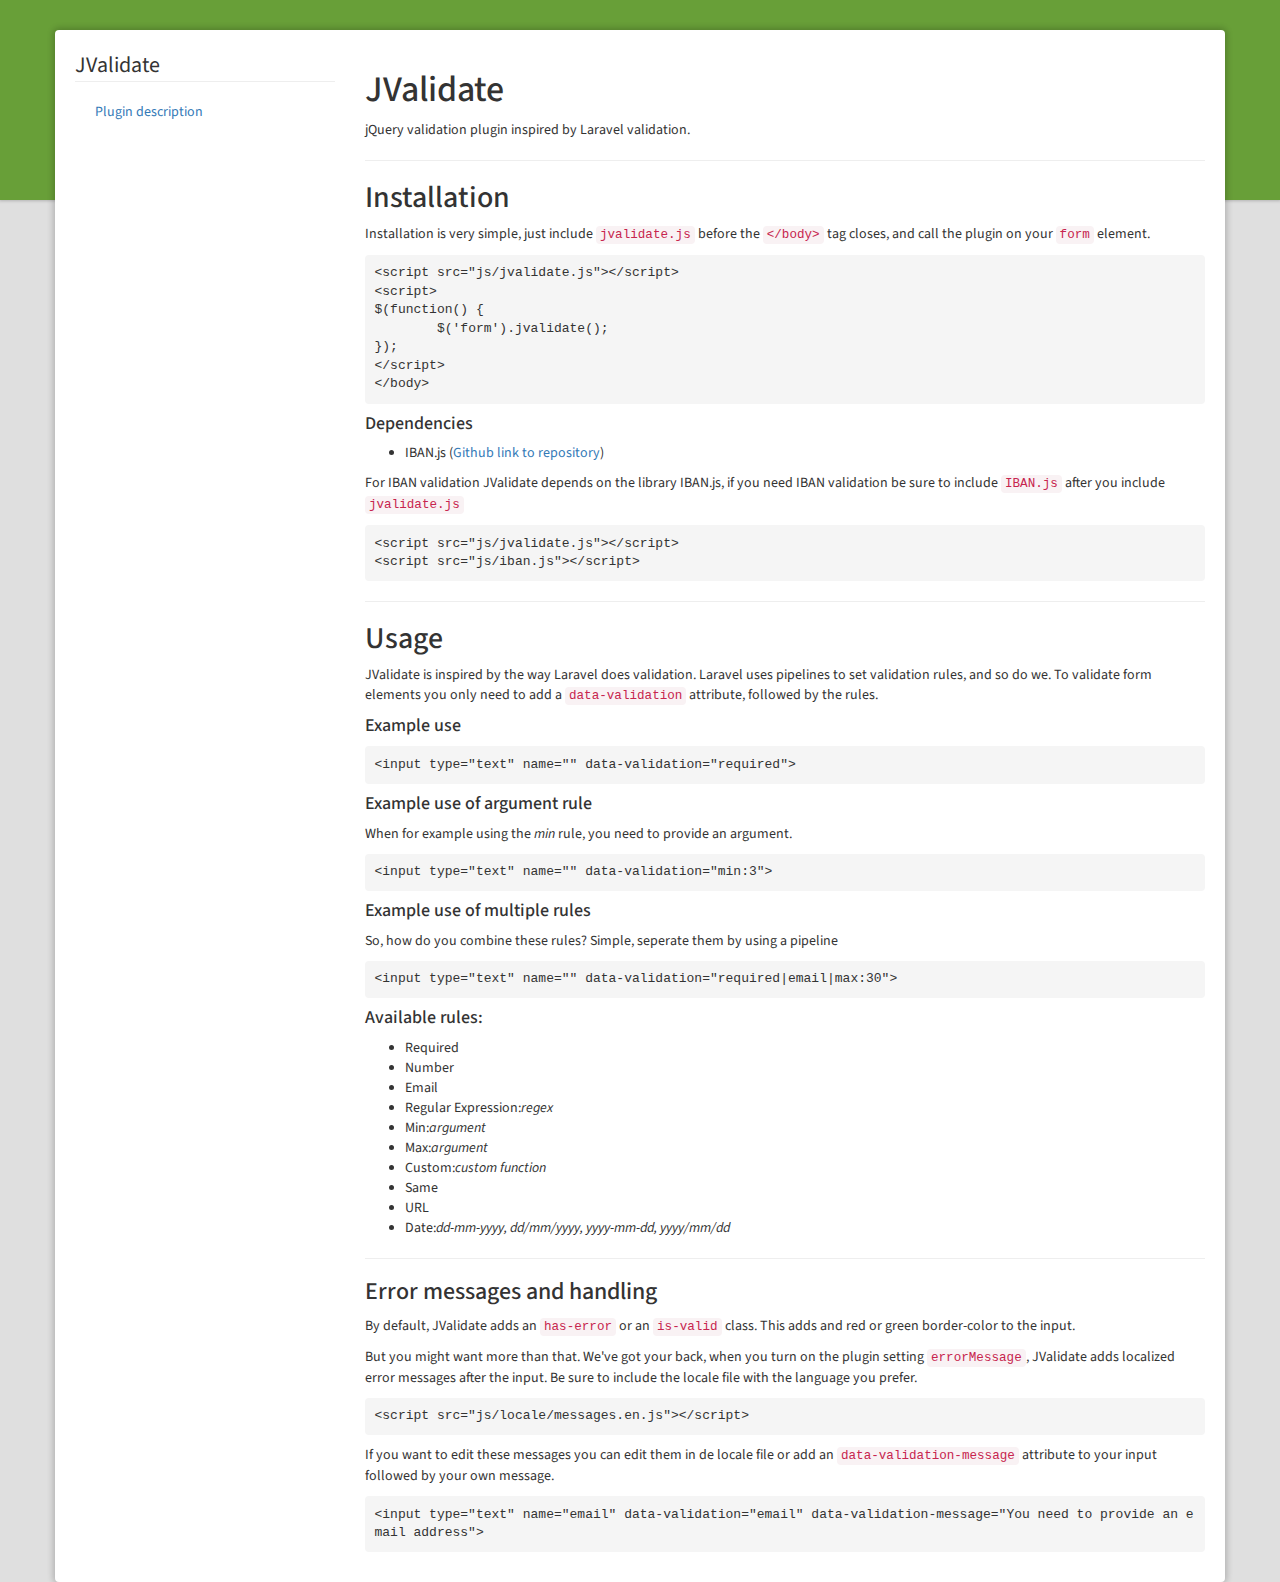
==== docs/index.html @ 60691e70 "Changed docs style. Added date validation rule." ====
<!DOCTYPE html>
<html>
<head>
	<title>JValidate Docs</title>
	<link rel="stylesheet" type="text/css" href="https://cdnjs.cloudflare.com/ajax/libs/twitter-bootstrap/3.3.6/css/bootstrap.min.css">
	<link href='https://fonts.googleapis.com/css?family=Source+Sans+Pro:400,700' rel='stylesheet' type='text/css'>
	<link rel="stylesheet" type="text/css" href="css/docs.css">
	<link rel="stylesheet" type="text/css" href="css/prism.css">
	<link rel="stylesheet" type="text/css" href="css/prism-theme.css">

</head>
<body>
<div class="theme-bar">
	<section class="section section-white">
		<div class="container">
			<div class="row">
				<div class="col-md-3">
					<ul class="nav nav-stacked">
						<li>JValidate</li>
						<ul class="list-unstyled">
							<li><a href="#">Plugin description</a></li>
						</ul>
					</ul>
				</div>
				<div class="col-md-9">
					<h1>JValidate</h1>
					<p>jQuery validation plugin inspired by Laravel validation.</p>
					<hr>

					<div id="installation" class="plugin-block">
						<h2>Installation</h2>
						<article>
							<p>Installation is very simple, just include <code class="language-markup">jvalidate.js</code> before the <code class="language-markup">&lt;/body&gt;</code> tag closes, and call the plugin on your <code class="language-markup">form</code> element.</p>
<pre>
<code class="language-markup">&lt;script src="js/jvalidate.js"&gt;&lt;/script&gt;
&lt;script&gt;
$(function() {
	$('form').jvalidate();
});
&lt;/script&gt;
&lt;/body&gt;</code>
</pre>
							<h4>Dependencies</h4>
							<ul>
								<li>IBAN.js (<a href="https://github.com/arhs/iban.js" target="blank">Github link to repository</a>)</li>
							</ul>

							<p>For IBAN validation JValidate depends on the library IBAN.js, if you need IBAN validation be sure to include <code class="language-markup">IBAN.js</code> after you include <code class="language-markup">jvalidate.js</code>
							</p>
<pre>
<code class="language-markup">&lt;script src="js/jvalidate.js"&gt;&lt;/script&gt;
&lt;script src="js/iban.js"&gt;&lt;/script&gt;</code>
</pre>
						</article>
					</div>
					<hr>
					<div id="usage" class="plugin-block">
						<h2>Usage</h2>
						<article>
							<p>
								JValidate is inspired by the way Laravel does validation. Laravel uses pipelines to set validation rules, and so do we. To validate form elements you only need to add a <code class="language-markup">data-validation</code> attribute, followed by the rules.
							</p>
							<h4>Example use</h4>
<pre>
<code class="language-markup">&lt;input type="text" name="" data-validation="required"&gt;</code>
</pre>					
							<h4>Example use of argument rule</h4>
							<p>When for example using the <em>min</em> rule, you need to provide an argument.</p>
<pre>
<code class="language-markup">&lt;input type="text" name="" data-validation="min:3"&gt;</code>
</pre>
							<h4>Example use of multiple rules</h4>
							<p>So, how do you combine these rules? Simple, seperate them by using a pipeline</p>
<pre>
<code class="language-markup">&lt;input type="text" name="" data-validation="required|email|max:30"&gt;</code>
</pre>
							<h4>Available rules:</h4>
							<ul>
								<li>Required</li>
								<li>Number</li>
								<li>Email</li>
								<li>Regular Expression:<em>regex</em></li>
								<li>Min:<em>argument</em></li>
								<li>Max:<em>argument</em></li>
								<li>Custom:<em>custom function</em></li>
								<li>Same</li>
								<li>URL</li>
								<li>Date:<em>dd-mm-yyyy, dd/mm/yyyy, yyyy-mm-dd, yyyy/mm/dd</em></li>
							</ul>
						</article>
						<hr>
						<h3>Error messages and handling</h3>
						<article>
							<p>By default, JValidate adds an <code class="language-markup">has-error</code> or an <code class="language-markup">is-valid</code> class. This adds and red or green border-color to the input.</p>

							<p>But you might want more than that. We've got your back, when you turn on the plugin setting <code class="language-markup">errorMessage</code>, JValidate adds localized error messages after the input. Be sure to include the locale file with the language you prefer.</p>
<pre>
<code class="language-markup">&lt;script src="js/locale/messages.en.js"&gt;&lt;/script&gt;</code>
</pre>
							<p>If you want to edit these messages you can edit them in de locale file or add an <code class="language-markup">data-validation-message</code> attribute to your input followed by your own message.</p>

<pre>
<code class="language-markup">&lt;input type="text" name="email" data-validation="email" data-validation-message="You need to provide an email address"&gt;</code>
</pre>	
						</article>
					</div>
				</div>
			</div>
		</div>
	</section>
</div>


<script type="text/javascript" src="js/prism.js"></script>
</body>
</html>
---- docs/css/docs.css ----
body {
	font-family: 'Source Sans Pro', 'Helvetica Neue', Arial, sans-serif;
	background-color: #dfdfdf;
    background-image: -webkit-linear-gradient(top,#dddbd1,#d2dbdc);
    background-image: linear-gradient(to bottom,#dddbd1,#d2dbdc);
    background-repeat: no-repeat;
    padding-bottom: 50px;
    position: relative;
}

.theme-bar {
	width: 100%;
	height: 200px;
	background-color: #689F38;
	position: absolute;
	box-shadow: 0px 0px 3px 1px rgba(0,0,0,0.2);
}

.section {
	margin: 30px 0px;
}

.section.section-white .container {
	padding: 20px;
	background-color: #fff;
	box-shadow: 0px 0px 6px 2px rgba(0,0,0,0.2);
	z-index: 2;
	border-radius: 4px;
}

.nav.nav-stacked > li {
	font-size: 22px;
	border-bottom: solid 1px #eee;
	margin-bottom: 20px;
}

.nav.nav-stacked ul.list-unstyled li {
	padding-left: 20px;
}

.padding-20 {
	padding: 20px;
}

.plugin-block h2:hover:before {
	content: "§";
	position: absolute;
	left: -10px;
	color: #ccc;
}

.plugin-block h2:hover {
	cursor: pointer;
}

pre {
	border: 0px solid transparent;
}
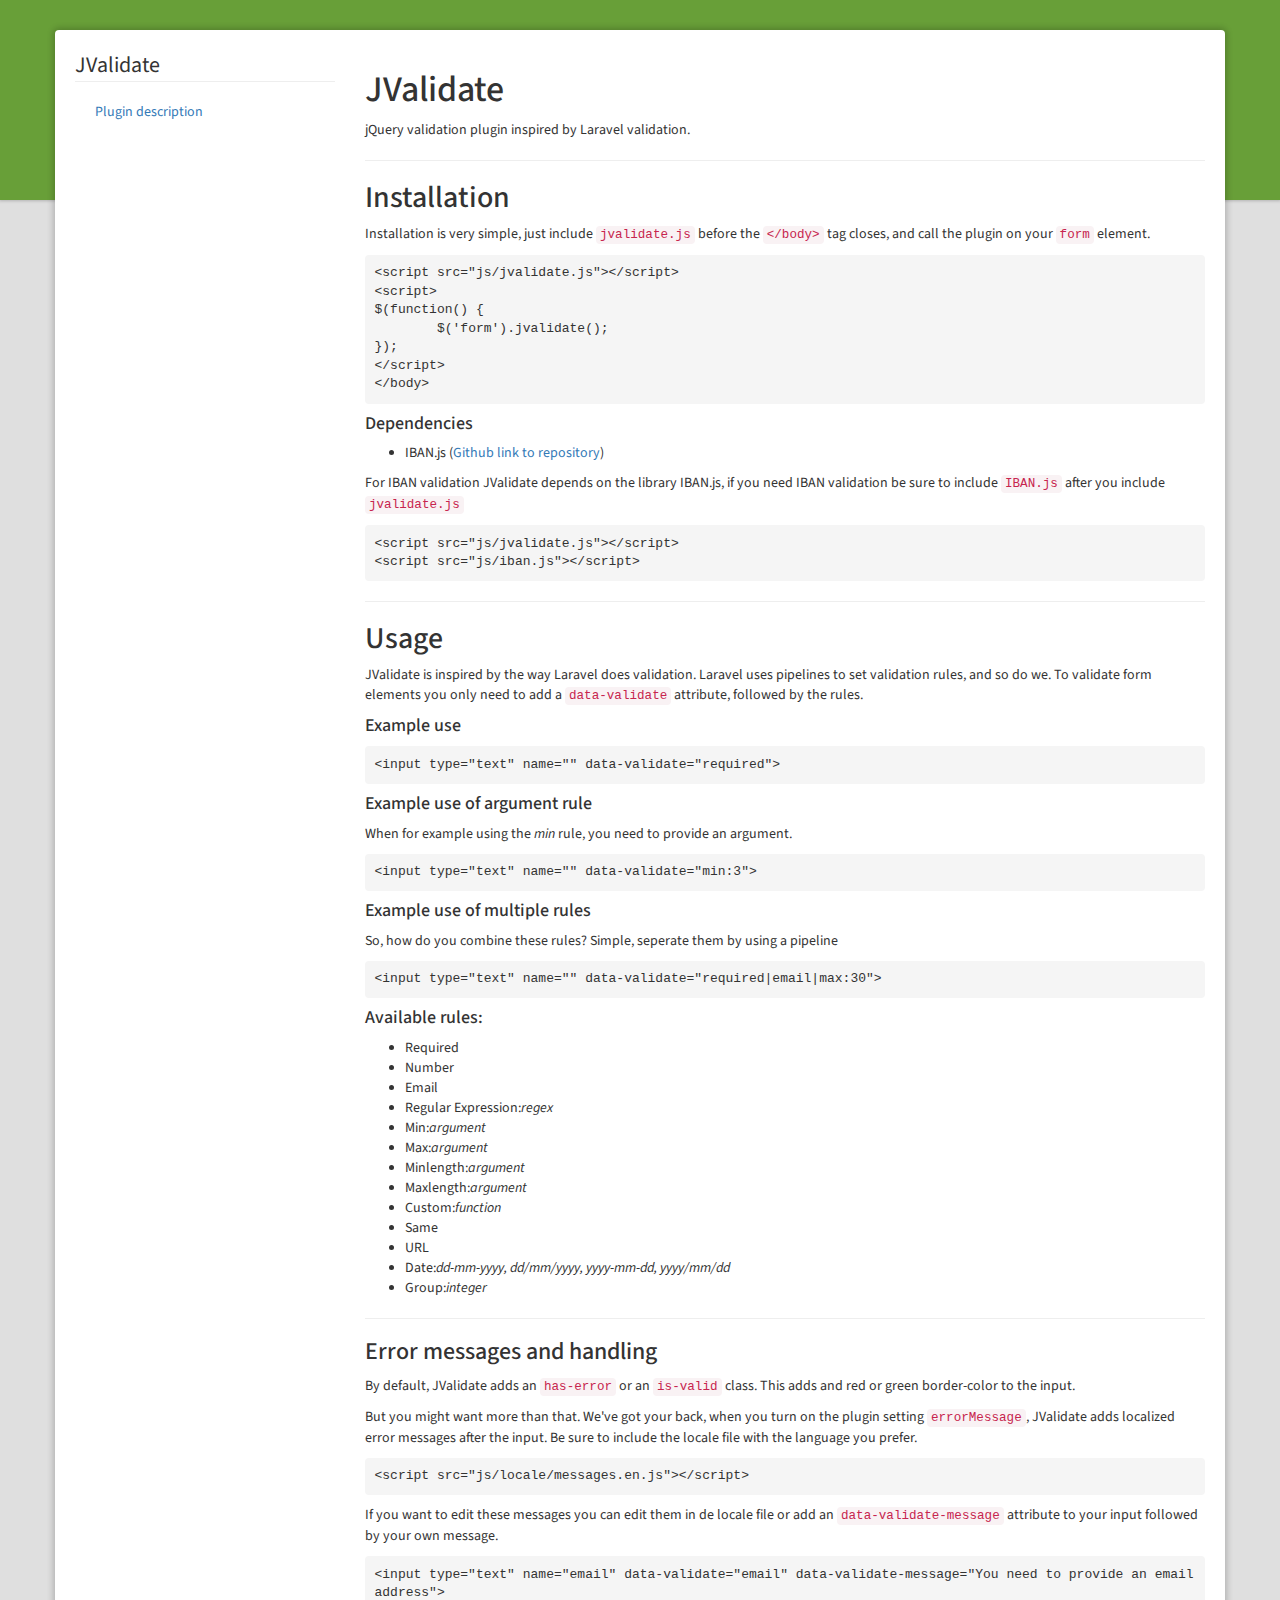
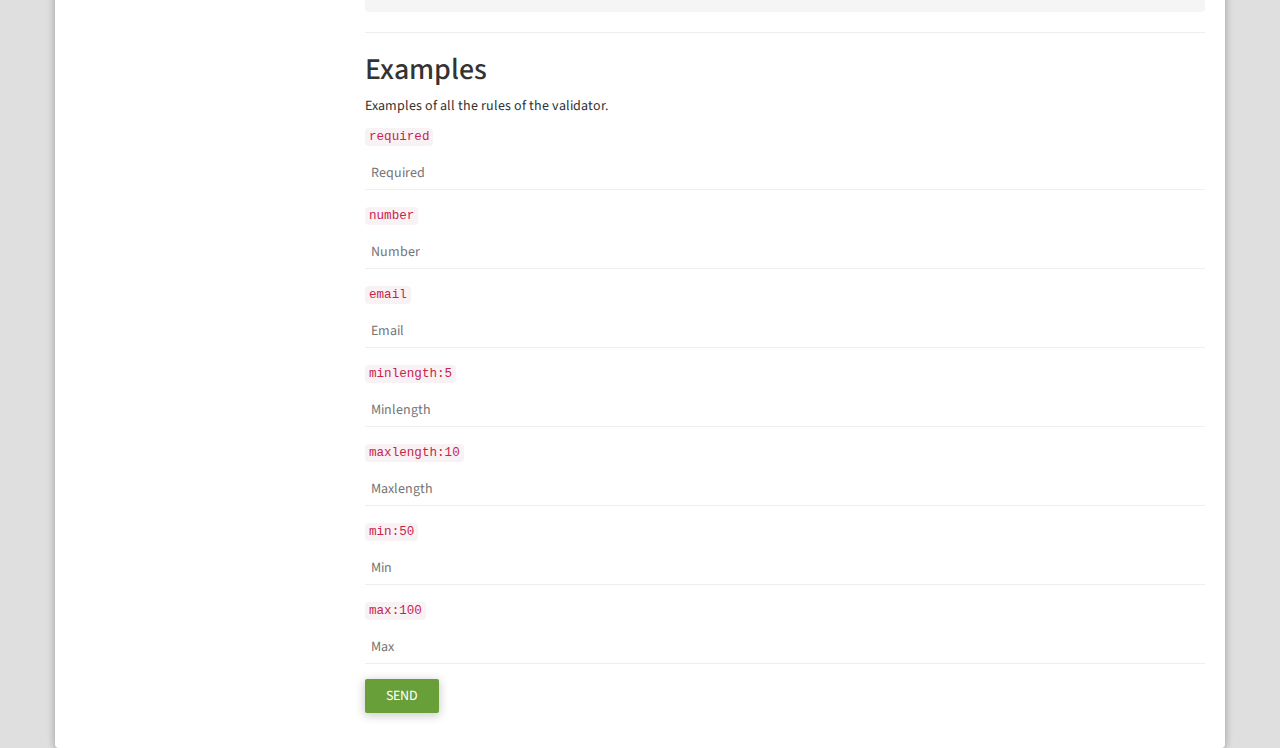
==== commit fc908a6d: "Updated docs with examples. Fixed submit with enter bug." ====
--- a/docs/index.html
+++ b/docs/index.html
@@ -7,6 +7,7 @@
 	<link rel="stylesheet" type="text/css" href="css/docs.css">
 	<link rel="stylesheet" type="text/css" href="css/prism.css">
 	<link rel="stylesheet" type="text/css" href="css/prism-theme.css">
+	<link rel="stylesheet" type="text/css" href="../css/style.css">
 
 </head>
 <body>
@@ -58,21 +59,21 @@
 						<h2>Usage</h2>
 						<article>
 							<p>
-								JValidate is inspired by the way Laravel does validation. Laravel uses pipelines to set validation rules, and so do we. To validate form elements you only need to add a <code class="language-markup">data-validation</code> attribute, followed by the rules.
+								JValidate is inspired by the way Laravel does validation. Laravel uses pipelines to set validation rules, and so do we. To validate form elements you only need to add a <code class="language-markup">data-validate</code> attribute, followed by the rules.
 							</p>
 							<h4>Example use</h4>
 <pre>
-<code class="language-markup">&lt;input type="text" name="" data-validation="required"&gt;</code>
+<code class="language-markup">&lt;input type="text" name="" data-validate="required"&gt;</code>
 </pre>					
 							<h4>Example use of argument rule</h4>
 							<p>When for example using the <em>min</em> rule, you need to provide an argument.</p>
 <pre>
-<code class="language-markup">&lt;input type="text" name="" data-validation="min:3"&gt;</code>
+<code class="language-markup">&lt;input type="text" name="" data-validate="min:3"&gt;</code>
 </pre>
 							<h4>Example use of multiple rules</h4>
 							<p>So, how do you combine these rules? Simple, seperate them by using a pipeline</p>
 <pre>
-<code class="language-markup">&lt;input type="text" name="" data-validation="required|email|max:30"&gt;</code>
+<code class="language-markup">&lt;input type="text" name="" data-validate="required|email|max:30"&gt;</code>
 </pre>
 							<h4>Available rules:</h4>
 							<ul>
@@ -82,10 +83,13 @@
 								<li>Regular Expression:<em>regex</em></li>
 								<li>Min:<em>argument</em></li>
 								<li>Max:<em>argument</em></li>
-								<li>Custom:<em>custom function</em></li>
+								<li>Minlength:<em>argument</em></li>
+								<li>Maxlength:<em>argument</em></li>
+								<li>Custom:<em>function</em></li>
 								<li>Same</li>
 								<li>URL</li>
 								<li>Date:<em>dd-mm-yyyy, dd/mm/yyyy, yyyy-mm-dd, yyyy/mm/dd</em></li>
+								<li>Group:<em>integer</em></li>
 							</ul>
 						</article>
 						<hr>
@@ -97,11 +101,58 @@
 <pre>
 <code class="language-markup">&lt;script src="js/locale/messages.en.js"&gt;&lt;/script&gt;</code>
 </pre>
-							<p>If you want to edit these messages you can edit them in de locale file or add an <code class="language-markup">data-validation-message</code> attribute to your input followed by your own message.</p>
+							<p>If you want to edit these messages you can edit them in de locale file or add an <code class="language-markup">data-validate-message</code> attribute to your input followed by your own message.</p>
 
 <pre>
-<code class="language-markup">&lt;input type="text" name="email" data-validation="email" data-validation-message="You need to provide an email address"&gt;</code>
+<code class="language-markup">&lt;input type="text" name="email" data-validate="email" data-validate-message="You need to provide an email address"&gt;</code>
 </pre>	
+						</article>
+					</div>
+					<hr>
+					<div id="examples" class="plugin-block">
+						<h2>Examples</h2>
+						<article>
+							<p>Examples of all the rules of the validator.</p>
+
+							<form class="jvalidate-docs">
+								<div class="form-group">
+									<p><code class="language-markup">required</code></p>
+									<input type="text" class="material-input" placeholder="Required" data-validate="required">
+								</div>
+
+								<div class="form-group">
+									<p><code class="language-markup">number</code></p>
+									<input type="text" class="material-input" placeholder="Number" data-validate="number">
+								</div>
+
+								<div class="form-group">
+									<p><code class="language-markup">email</code></p>
+									<input type="text" class="material-input" placeholder="Email" data-validate="email">
+								</div>
+
+								<div class="form-group">
+									<p><code class="language-markup">minlength:5</code></p>
+									<input type="text" class="material-input" placeholder="Minlength" data-validate="minlength:5">
+								</div>
+
+								<div class="form-group">
+									<p><code class="language-markup">maxlength:10</code></p>
+									<input type="text" class="material-input" placeholder="Maxlength" data-validate="maxlength:10">
+								</div>
+								<div class="form-group">
+									<p><code class="language-markup">min:50</code></p>
+									<input type="text" class="material-input" placeholder="Min" data-validate="min:50">
+								</div>
+
+								<div class="form-group">
+									<p><code class="language-markup">max:100</code></p>
+									<input type="text" class="material-input" placeholder="Max" data-validate="max:100">
+								</div>
+
+								<div class="form-group">
+									<button type="submit" class="btn material-btn">Send</button>
+								</div>
+							</form>
 						</article>
 					</div>
 				</div>
@@ -112,5 +163,18 @@
 
 
 <script type="text/javascript" src="js/prism.js"></script>
+<script type="text/javascript" src="https://cdnjs.cloudflare.com/ajax/libs/jquery/2.2.0/jquery.min.js"></script>
+<script type="text/javascript" src="../js/jvalidate.js"></script>
+<script type="text/javascript" src="../js/locale/messages.en.js"></script>
+<script type="text/javascript">
+	
+	$(function() {
+		$('.jvalidate-docs').jvalidate({
+			debug: true,
+			errorMessage: true
+		});
+	})
+
+</script>
 </body>
 </html>--- a/docs/css/docs.css
+++ b/docs/css/docs.css
@@ -55,4 +55,29 @@
 
 pre {
 	border: 0px solid transparent;
+}
+
+.material-input {
+	padding: 6px;
+	width: 100%;
+	border: 0;
+	border-bottom: 1px solid #eee;
+}
+
+.material-input:focus {
+	outline: 0;
+	border-color: #ddd;
+}
+
+.has-error.material-input:focus, .is-valid.material-input:focus {
+	border-width: 2px;
+}
+
+.material-btn {
+	text-transform: uppercase;
+	background-color: #689F38;
+	color: #fff;
+	box-shadow: 0px 2px 10px 1px rgba(0, 0, 0, 0.2);
+	padding: 6px 20px;
+	border-radius: 2px;
 }--- a/css/style.css
+++ b/css/style.css
@@ -0,0 +1,12 @@
+.has-error {
+	border-color: #E53935 !important;
+}
+.is-valid {
+	border-color: #43A047 !important;
+}
+.has-warning {
+	border-color: orange;
+}
+.text-danger {
+	color: #a94442;
+}